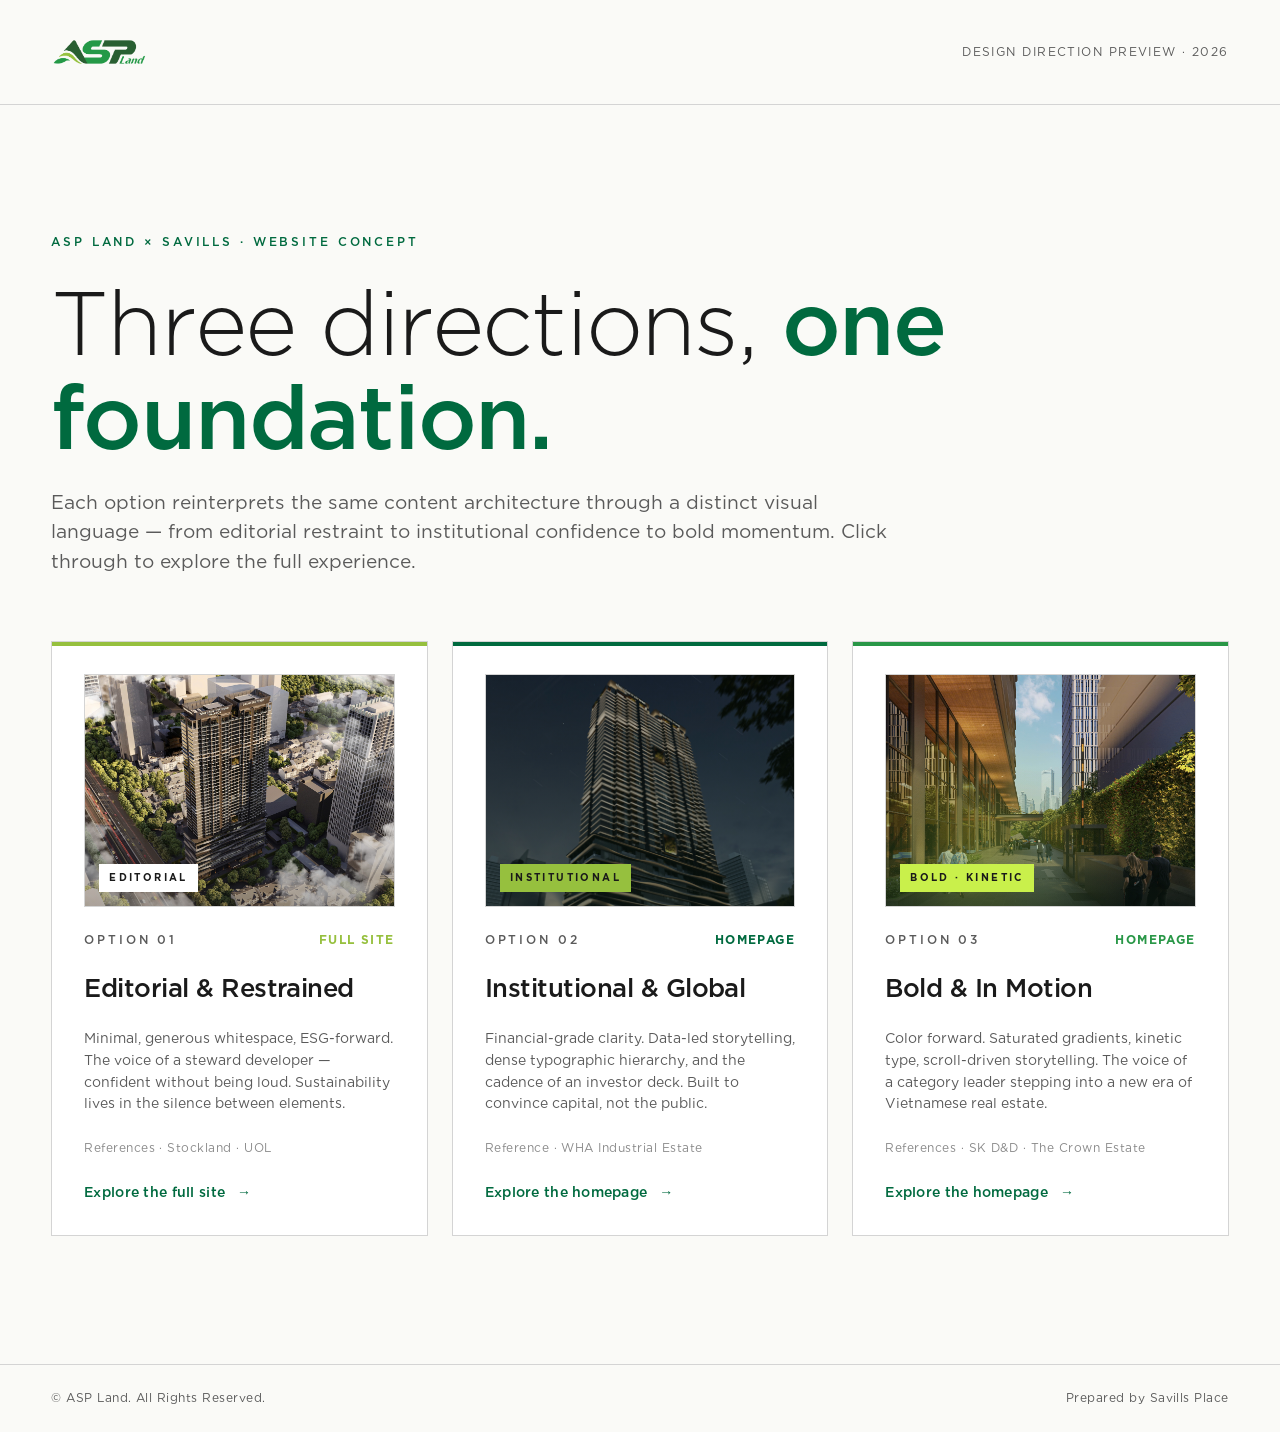
==== index.html @ 6e7fba4e "Initial commit — ASP Land design direction preview - Landing chooser with 3 direction previews - Opt" ====
<!DOCTYPE html>
<html lang="en">
<head>
  <meta charset="UTF-8" />
  <meta name="viewport" content="width=device-width, initial-scale=1.0" />
  <title>ASP Land — Design Direction Preview</title>
  <link rel="stylesheet" href="shared/css/fonts.css" />
  <link rel="stylesheet" href="shared/css/tokens.css" />
  <link rel="stylesheet" href="shared/css/reset.css" />
  <style>
    body {
      display: flex;
      flex-direction: column;
      min-height: 100vh;
      background: var(--color-bg-soft);
    }

    .chooser-header {
      padding: var(--space-6) var(--container-pad);
      display: flex;
      justify-content: space-between;
      align-items: center;
      border-bottom: 1px solid var(--color-border);
    }
    .chooser-header img { height: 40px; }
    .chooser-header .meta {
      font-size: var(--fs-micro);
      letter-spacing: var(--tracking-wide);
      text-transform: uppercase;
      color: var(--color-text-muted);
    }

    .chooser-hero {
      padding: var(--space-10) var(--container-pad) var(--space-8);
      max-width: var(--container-max);
      margin-inline: auto;
      width: 100%;
    }
    .chooser-hero .eyebrow {
      margin-bottom: var(--space-5);
    }
    .chooser-hero h1 {
      font-size: var(--fs-hero);
      line-height: var(--lh-tight);
      font-weight: 300;
      max-width: 18ch;
      margin-bottom: var(--space-5);
    }
    .chooser-hero h1 em {
      font-style: normal;
      font-weight: 500;
      color: var(--color-green-deep);
    }
    .chooser-hero p.lead {
      font-size: var(--fs-lead);
      color: var(--color-text-muted);
      max-width: 60ch;
      line-height: var(--lh-base);
    }

    .options-grid {
      display: grid;
      grid-template-columns: repeat(3, 1fr);
      gap: var(--space-5);
      padding: 0 var(--container-pad) var(--space-10);
      max-width: var(--container-max);
      margin-inline: auto;
      width: 100%;
    }
    @media (max-width: 960px) {
      .options-grid { grid-template-columns: 1fr; }
    }

    .opt-card {
      background: var(--color-white);
      border: 1px solid var(--color-border);
      padding: var(--space-6);
      display: flex;
      flex-direction: column;
      gap: var(--space-5);
      transition: transform var(--duration-base) var(--ease-out),
                  box-shadow var(--duration-base) var(--ease-out),
                  border-color var(--duration-base) var(--ease-out);
      text-decoration: none;
      color: inherit;
      position: relative;
      overflow: hidden;
    }
    .opt-card:hover {
      transform: translateY(-4px);
      box-shadow: var(--shadow-lg);
      border-color: var(--color-green-fresh);
    }
    .opt-card::before {
      content: '';
      position: absolute;
      inset: 0 0 auto 0;
      height: 4px;
      background: var(--accent, var(--color-green-fresh));
    }
    .opt-card[data-opt="1"] { --accent: var(--color-green-bright); }
    .opt-card[data-opt="2"] { --accent: var(--color-green-deep); }
    .opt-card[data-opt="3"] { --accent: var(--color-green-fresh); }

    .opt-preview {
      aspect-ratio: 4 / 3;
      border: 1px solid var(--color-border);
      position: relative;
      overflow: hidden;
      display: block;
    }
    .opt-preview img {
      width: 100%;
      height: 100%;
      object-fit: cover;
      display: block;
      transition: transform 600ms cubic-bezier(0.2, 0.7, 0.2, 1);
    }
    .opt-card:hover .opt-preview img { transform: scale(1.05); }

    /* Overlay + tag per direction */
    .opt-preview::after {
      content: '';
      position: absolute;
      inset: 0;
      pointer-events: none;
    }
    .opt-card[data-opt="1"] .opt-preview::after {
      background: linear-gradient(180deg, transparent 40%, rgba(26,26,26,0.35) 100%);
    }
    .opt-card[data-opt="2"] .opt-preview::after {
      background: linear-gradient(180deg, rgba(11,27,20,0.25) 0%, rgba(11,27,20,0.55) 100%);
    }
    .opt-card[data-opt="3"] .opt-preview::after {
      background:
        radial-gradient(circle at 30% 80%, rgba(150,192,62,0.35), transparent 55%),
        linear-gradient(180deg, transparent 40%, rgba(10,31,20,0.45) 100%);
    }

    .opt-preview__tag {
      position: absolute;
      bottom: 14px;
      left: 14px;
      z-index: 2;
      font-size: 10px;
      letter-spacing: 0.24em;
      text-transform: uppercase;
      font-weight: 700;
      padding: 6px 10px;
      background: var(--color-white);
      color: var(--color-ink);
    }
    .opt-card[data-opt="2"] .opt-preview__tag {
      background: var(--color-green-bright);
      color: var(--color-ink);
    }
    .opt-card[data-opt="3"] .opt-preview__tag {
      background: #C9F04B;
      color: var(--color-ink);
    }

    .opt-meta {
      display: flex;
      align-items: center;
      justify-content: space-between;
      gap: var(--space-3);
    }
    .opt-number {
      font-size: var(--fs-micro);
      letter-spacing: var(--tracking-x-wide);
      text-transform: uppercase;
      color: var(--color-text-muted);
      font-weight: 500;
    }
    .opt-scope {
      font-size: var(--fs-micro);
      letter-spacing: var(--tracking-wide);
      text-transform: uppercase;
      color: var(--accent);
      font-weight: 700;
    }
    .opt-title {
      font-size: var(--fs-h3);
      font-weight: 500;
      letter-spacing: var(--tracking-tight);
      line-height: var(--lh-snug);
    }
    .opt-desc {
      color: var(--color-text-muted);
      font-size: var(--fs-small);
      line-height: var(--lh-base);
    }
    .opt-references {
      font-size: var(--fs-micro);
      color: var(--color-gray-500);
      letter-spacing: 0.04em;
    }
    .opt-cta {
      margin-top: auto;
      display: inline-flex;
      align-items: center;
      gap: var(--space-3);
      font-size: var(--fs-small);
      font-weight: 500;
      color: var(--color-green-deep);
      letter-spacing: 0.02em;
    }
    .opt-cta::after {
      content: '→';
      transition: transform var(--duration-fast) var(--ease-out);
    }
    .opt-card:hover .opt-cta::after {
      transform: translateX(4px);
    }

    .chooser-footer {
      margin-top: auto;
      padding: var(--space-5) var(--container-pad);
      border-top: 1px solid var(--color-border);
      display: flex;
      justify-content: space-between;
      align-items: center;
      font-size: var(--fs-micro);
      color: var(--color-text-muted);
      letter-spacing: 0.04em;
    }
  </style>
</head>
<body>

  <header class="chooser-header">
    <img src="shared/brand-graphic/logo.png" alt="ASP Land" />
    <span class="meta">Design Direction Preview · 2026</span>
  </header>

  <section class="chooser-hero">
    <p class="eyebrow">ASP Land × Savills · Website Concept</p>
    <h1>Three directions, <em>one foundation.</em></h1>
    <p class="lead">
      Each option reinterprets the same content architecture through a distinct visual language —
      from editorial restraint to institutional confidence to bold momentum.
      Click through to explore the full experience.
    </p>
  </section>

  <div class="options-grid">

    <a class="opt-card" data-opt="1" href="option-1/index.html">
      <div class="opt-preview" aria-label="Editorial direction preview">
        <img src="shared/project-img/aerial-day.jpg" alt="Editorial direction preview" />
        <span class="opt-preview__tag">Editorial</span>
      </div>
      <div class="opt-meta">
        <span class="opt-number">Option 01</span>
        <span class="opt-scope">Full Site</span>
      </div>
      <h2 class="opt-title">Editorial &amp; Restrained</h2>
      <p class="opt-desc">
        Minimal, generous whitespace, ESG-forward. The voice of a steward developer —
        confident without being loud. Sustainability lives in the silence between elements.
      </p>
      <p class="opt-references">References · Stockland · UOL</p>
      <span class="opt-cta">Explore the full site</span>
    </a>

    <a class="opt-card" data-opt="2" href="option-2/index.html">
      <div class="opt-preview" aria-label="Institutional direction preview">
        <img src="shared/project-img/tower-full-night.jpg" alt="Institutional direction preview" />
        <span class="opt-preview__tag">Institutional</span>
      </div>
      <div class="opt-meta">
        <span class="opt-number">Option 02</span>
        <span class="opt-scope">Homepage</span>
      </div>
      <h2 class="opt-title">Institutional &amp; Global</h2>
      <p class="opt-desc">
        Financial-grade clarity. Data-led storytelling, dense typographic hierarchy,
        and the cadence of an investor deck. Built to convince capital, not the public.
      </p>
      <p class="opt-references">Reference · WHA Industrial Estate</p>
      <span class="opt-cta">Explore the homepage</span>
    </a>

    <a class="opt-card" data-opt="3" href="option-3/index.html">
      <div class="opt-preview" aria-label="Bold direction preview">
        <img src="shared/project-img/pathway.jpg" alt="Bold direction preview" />
        <span class="opt-preview__tag">Bold · Kinetic</span>
      </div>
      <div class="opt-meta">
        <span class="opt-number">Option 03</span>
        <span class="opt-scope">Homepage</span>
      </div>
      <h2 class="opt-title">Bold &amp; In Motion</h2>
      <p class="opt-desc">
        Color forward. Saturated gradients, kinetic type, scroll-driven storytelling.
        The voice of a category leader stepping into a new era of Vietnamese real estate.
      </p>
      <p class="opt-references">References · SK D&amp;D · The Crown Estate</p>
      <span class="opt-cta">Explore the homepage</span>
    </a>

  </div>

  <footer class="chooser-footer">
    <span>© ASP Land. All Rights Reserved.</span>
    <span>Prepared by Savills Place</span>
  </footer>

</body>
</html>
---- shared/css/fonts.css ----
/* ============================================
   SVN-Gotham — Primary brand font for ASP Land
   Metric overrides normalize line-box height across
   mixed OTF/TTF formats → consistent line spacing
   even when bold em is inline with regular text.
   ============================================ */

@font-face {
  font-family: 'SVN-Gotham';
  src: url('../fonts/SVN-Gotham Light.otf') format('opentype');
  font-weight: 300;
  font-style: normal;
  font-display: swap;
  ascent-override: 95%;
  descent-override: 22%;
  line-gap-override: 0%;
}

@font-face {
  font-family: 'SVN-Gotham';
  src: url('../fonts/SVN-Gotham Book.otf') format('opentype');
  font-weight: 400;
  font-style: normal;
  font-display: swap;
  ascent-override: 95%;
  descent-override: 22%;
  line-gap-override: 0%;
}

@font-face {
  font-family: 'SVN-Gotham';
  src: url('../fonts/SVN-Gotham Regular.otf') format('opentype');
  font-weight: 500;
  font-style: normal;
  font-display: swap;
  ascent-override: 95%;
  descent-override: 22%;
  line-gap-override: 0%;
}

@font-face {
  font-family: 'SVN-Gotham';
  src: url('../fonts/SVN-Gotham Bold.ttf') format('truetype');
  font-weight: 700;
  font-style: normal;
  font-display: swap;
  ascent-override: 95%;
  descent-override: 22%;
  line-gap-override: 0%;
}
---- shared/css/tokens.css ----
/* ============================================
   ASP Land — Design Tokens
   Sourced from SHOW-GUIDELINE-BRAND-ASP LAND.pdf
   ============================================ */

:root {
  /* ---------- Brand colors (from PDF guideline) ---------- */
  --color-green-bright: #96C03E;  /* Accent — CTA, pin, highlight */
  --color-green-fresh:  #299747;  /* Primary action — buttons, links */
  --color-green-deep:   #006A3F;  /* Heading emphasis, anchored sections */
  --color-green-forest: #2C5E32;  /* Dark sections, footer */

  /* ---------- Neutrals ---------- */
  --color-ink:        #1A1A1A;
  --color-ink-soft:   #3D3D3D;
  --color-gray-700:   #5A5A5A;
  --color-gray-500:   #8A8A8A;
  --color-gray-300:   #D4D4D4;
  --color-gray-100:   #F0F0F0;
  --color-bg-soft:    #FAFAF7;   /* Off-white editorial background */
  --color-white:      #FFFFFF;

  /* ---------- Functional ---------- */
  --color-text:           var(--color-ink);
  --color-text-muted:     var(--color-gray-700);
  --color-text-on-dark:   var(--color-white);
  --color-border:         var(--color-gray-300);
  --color-bg:             var(--color-white);
  --color-bg-subtle:      var(--color-bg-soft);
  --color-bg-dark:        var(--color-green-forest);

  /* ---------- Type ---------- */
  --font-display: 'SVN-Gotham', 'Inter', -apple-system, BlinkMacSystemFont, sans-serif;
  --font-body:    'SVN-Gotham', 'Inter', -apple-system, BlinkMacSystemFont, sans-serif;

  /* Editorial type scale */
  --fs-hero:   clamp(3rem, 7vw, 6rem);     /* 48 → 96px */
  --fs-h1:     clamp(2.25rem, 4.5vw, 3.75rem);
  --fs-h2:     clamp(1.75rem, 3vw, 2.75rem);
  --fs-h3:     clamp(1.25rem, 2vw, 1.75rem);
  --fs-lead:   clamp(1.125rem, 1.5vw, 1.375rem);
  --fs-body:   1rem;
  --fs-small:  0.875rem;
  --fs-micro:  0.75rem;

  --lh-tight:  1.05;
  --lh-snug:   1.2;
  --lh-base:   1.55;
  --lh-loose:  1.75;

  --tracking-tight: -0.02em;
  --tracking-base: 0;
  --tracking-wide: 0.12em;
  --tracking-x-wide: 0.24em;

  /* ---------- Spacing scale (8pt base) ---------- */
  --space-1: 0.25rem;
  --space-2: 0.5rem;
  --space-3: 0.75rem;
  --space-4: 1rem;
  --space-5: 1.5rem;
  --space-6: 2rem;
  --space-7: 3rem;
  --space-8: 4rem;
  --space-9: 6rem;
  --space-10: 8rem;
  --space-11: 12rem;

  /* ---------- Layout ---------- */
  --container-max: 1440px;
  --container-pad: clamp(1.25rem, 4vw, 4rem);
  --container-pad-tight: clamp(1rem, 2vw, 2rem);

  /* ---------- Border & shape ---------- */
  --radius-sm: 2px;
  --radius-md: 4px;
  --radius-lg: 8px;
  --radius-pill: 999px;

  /* ---------- Shadow (restrained — editorial) ---------- */
  --shadow-sm: 0 1px 2px rgba(26, 26, 26, 0.04);
  --shadow-md: 0 8px 24px rgba(26, 26, 26, 0.06);
  --shadow-lg: 0 24px 60px rgba(26, 26, 26, 0.10);

  /* ---------- Motion ---------- */
  --ease-out: cubic-bezier(0.2, 0.7, 0.2, 1);
  --ease-in-out: cubic-bezier(0.65, 0, 0.35, 1);
  --duration-fast: 200ms;
  --duration-base: 400ms;
  --duration-slow: 800ms;

  /* ---------- Z-index ---------- */
  --z-header: 100;
  --z-modal: 200;
}
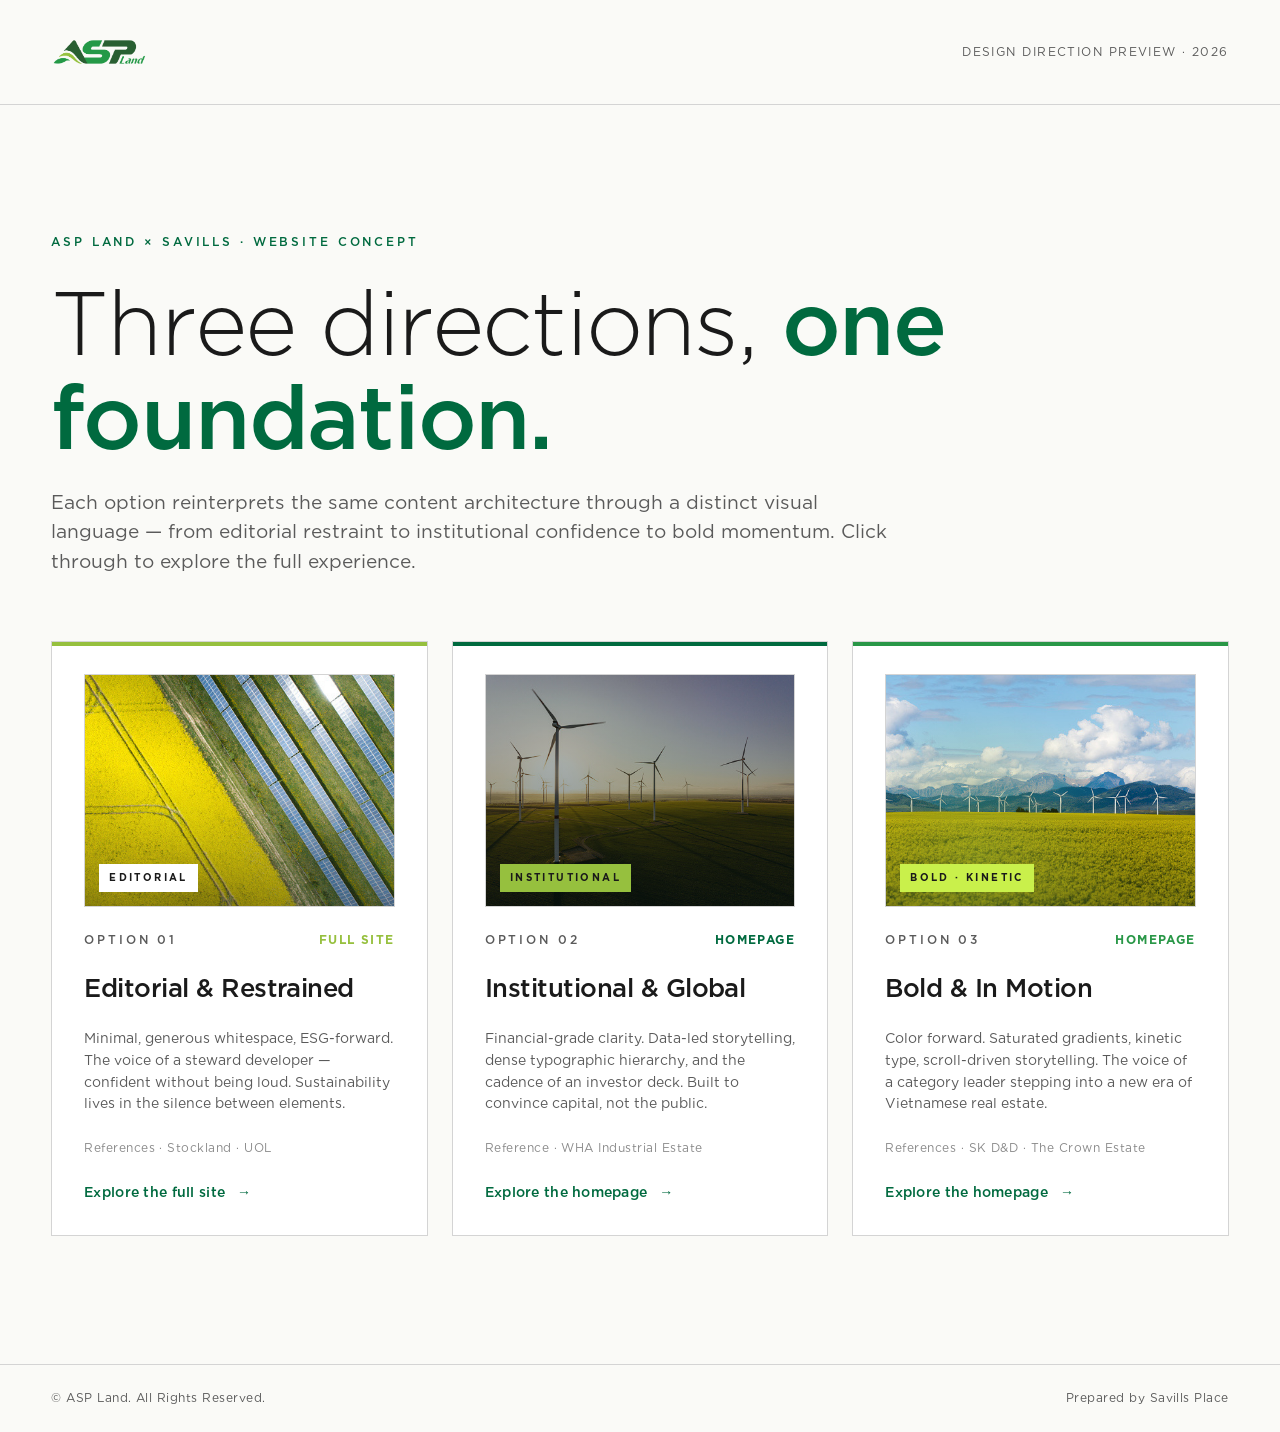
==== commit 1ba548e5: "Replace Grand Era placeholder images with on-brand renewable stock - Add 8 renewable-energy stock im" ====
--- a/index.html
+++ b/index.html
@@ -247,7 +247,7 @@
 
     <a class="opt-card" data-opt="1" href="option-1/index.html">
       <div class="opt-preview" aria-label="Editorial direction preview">
-        <img src="shared/project-img/aerial-day.jpg" alt="Editorial direction preview" />
+        <img src="shared/project-img/stock-aerial-solar-field.jpg" alt="Editorial direction preview" />
         <span class="opt-preview__tag">Editorial</span>
       </div>
       <div class="opt-meta">
@@ -265,7 +265,7 @@
 
     <a class="opt-card" data-opt="2" href="option-2/index.html">
       <div class="opt-preview" aria-label="Institutional direction preview">
-        <img src="shared/project-img/tower-full-night.jpg" alt="Institutional direction preview" />
+        <img src="shared/project-img/stock-turbines-sunset.jpg" alt="Institutional direction preview" />
         <span class="opt-preview__tag">Institutional</span>
       </div>
       <div class="opt-meta">
@@ -283,7 +283,7 @@
 
     <a class="opt-card" data-opt="3" href="option-3/index.html">
       <div class="opt-preview" aria-label="Bold direction preview">
-        <img src="shared/project-img/pathway.jpg" alt="Bold direction preview" />
+        <img src="shared/project-img/stock-turbines-field-mountains.jpg" alt="Bold direction preview" />
         <span class="opt-preview__tag">Bold · Kinetic</span>
       </div>
       <div class="opt-meta">
